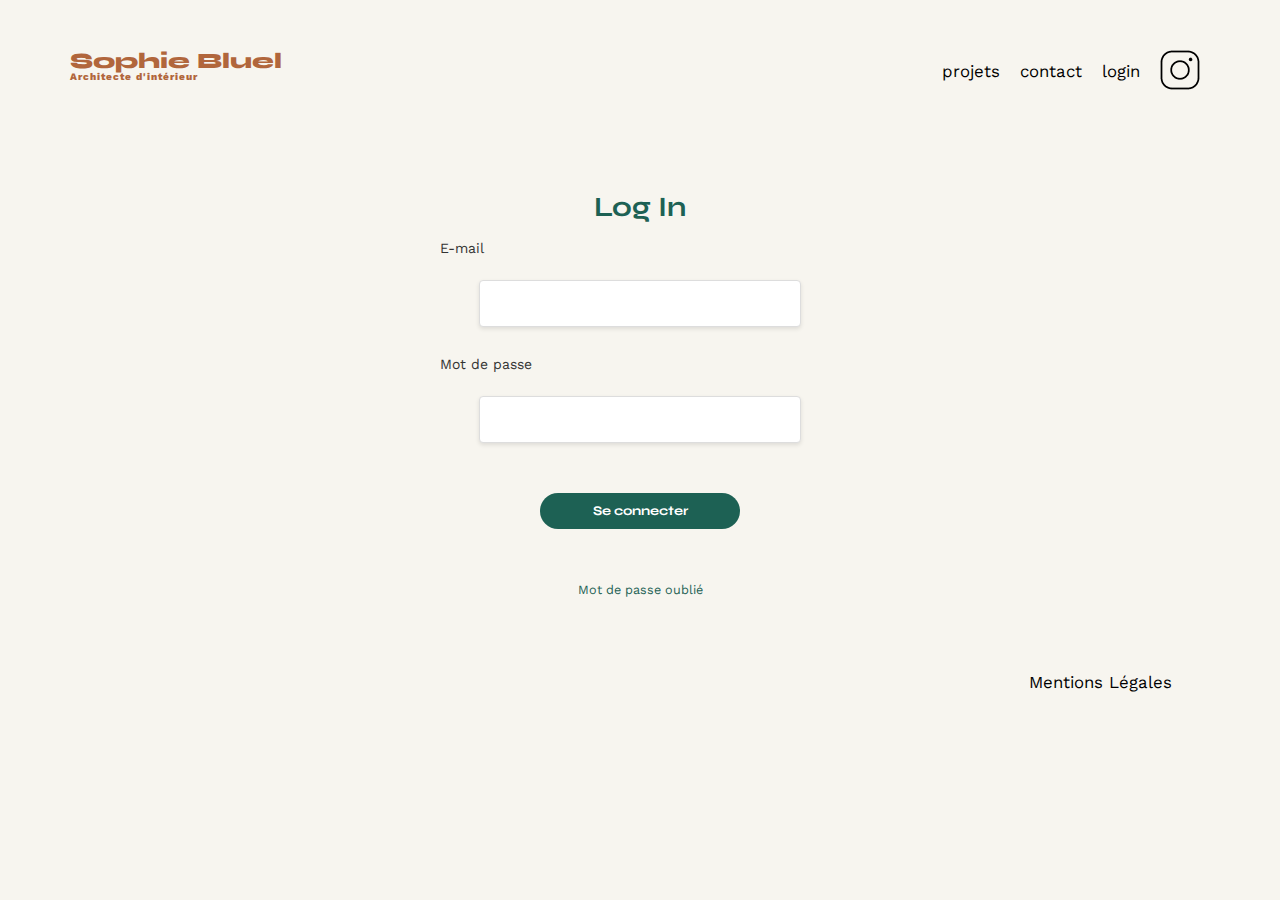
==== FrontEnd/login.html @ edc3af2a "etape 2 et 3" ====
<!DOCTYPE html>
<html lang="fr">
<head>
    <meta charset="UTF-8">
    <title>Login - Sophie Bluel</title>
    <meta name="viewport" content="width=device-width, initial-scale=1.0">
    <link rel="preconnect" href="https://fonts.googleapis.com">
    <link rel="preconnect" href="https://fonts.gstatic.com" crossorigin>
    <link href="https://fonts.googleapis.com/css2?family=Syne:wght@700;800&family=Work+Sans&display=swap" rel="stylesheet">
    <link rel="stylesheet" href="./assets/style.css">
</head>
<body>
<header>
    <h1>Sophie Bluel <span>Architecte d'intérieur</span></h1>
    <nav>
        <ul>
            <li><a href="index.html">projets</a></li>
            <li><a href="#contact">contact</a></li>
            <li><a href="login.html">login</a></li>
            <li><img src="./assets/icons/instagram.png" alt="Instagram"></li>
        </ul>
    </nav>
</header>

<main>
    <section id="login">
        <h2>Log In</h2>
        <form id="loginForm">
            <label for="email">E-mail</label>
            <input type="email" id="email" name="email" required>
            <label for="password">Mot de passe</label>
            <input type="password" id="password" name="password" required>
            <input type="submit" value="Se connecter">
            <a href="#">Mot de passe oublié</a>
        </form>
        <!-- Hata mesajı, ilk başta görünmez durumda -->
        <p id="error-message" style="color: red; display: none;">Informations utilisateur ou mot de passe incorrectes.</p>
    </section>
</main>

<footer>
    <nav>
        <ul>
            <li>Mentions Légales</li>
        </ul>
    </nav>
</footer>
<script src="./assets/js/script-login.js"></script>
</body>
</html>
---- FrontEnd/assets/style.css ----
/* http://meyerweb.com/eric/tools/css/reset/
   v2.0 | 20110126
   License: none (public domain)
*/

html, body, div, span, applet, object, iframe,
h1, h2, h3, h4, h5, h6, p, blockquote, pre,
a, abbr, acronym, address, big, cite, code,
del, dfn, em, img, ins, kbd, q, s, samp,
small, strike, strong, sub, sup, tt, var,
b, u, i, center,
dl, dt, dd, ol, ul, li,
fieldset, form, label, legend,
table, caption, tbody, tfoot, thead, tr, th, td,
article, aside, canvas, details, embed,
figure, figcaption, footer, header, hgroup,
menu, nav, output, ruby, section, summary,
time, mark, audio, video {
	margin: 0;
	padding: 0;
	border: 0;
	font-size: 100%;
	font: inherit;
	vertical-align: baseline;
}
/* HTML5 display-role reset for older browsers */
article, aside, details, figcaption, figure,
footer, header, hgroup, menu, nav, section {
	display: block;
}
body {
	line-height: 1;
	background-color: #F7F5EF; /* Arka plan rengi, tasarıma uygun şekilde ayarlandı */
}
ol, ul {
	list-style: none;
}
blockquote, q {
	quotes: none;
}
blockquote:before, blockquote:after,
q:before, q:after {
	content: '';
	content: none;
}
table {
	border-collapse: collapse;
	border-spacing: 0;
}
/** end reset css**/
body {
	max-width: 1140px;
	margin:auto;
	font-family: 'Work Sans' ;
	font-size: 14px;
}
header {
	display: flex;
	justify-content: space-between;
	margin: 50px 0
}
section {
	margin: 50px 0
}

h1{
	display: flex;
	flex-direction: column;
	font-family: 'Syne';
	font-size: 22px;
	font-weight: 800;
	color: #B1663C
}

h1 > span {
	font-family: 'Work Sans';
	font-size:10px;
	letter-spacing: 0.1em;
;
}

h2{
	font-family: 'Syne';
	font-weight: 700;
	font-size: 30px;
	color: #1D6154
}
nav ul {
	display: flex;
	align-items: center;
	list-style-type: none;
	padding: 0;
    margin: 0;

}
nav li {
	padding: 0 10px;
	font-size: 1.2em;
}

nav a {
    text-decoration: none; /* Alt çizgi kaldırıldı */
    color: black; /* Varsayılan olarak siyah renkte */
    font-weight: normal; /* Varsayılan olarak normal kalınlık */
    transition: font-weight 0.3s; /* Geçiş efekti */
}

nav a:hover {
    color: #B1663C; /* Üzerine gelindiğinde renk değişikliği */
}

nav a:active {
    font-weight: bold; /* Tıklandığında kalın yap */
}

nav a:visited {
    color: black; /* Ziyaret edilen link rengi siyah kalmalı */
}
li:hover {
	color: #B1663C;
}
#introduction {
	display: flex;
	align-items: center;
}
#introduction figure {
	flex: 1
}
#introduction img {
	display: block;
	margin: auto;
	width: 80%;
}

#introduction article {
	flex: 1
}
#introduction h2 {
	margin-bottom: 1em;
}

#introduction p {
	margin-bottom: 0.5em;
}
#portfolio h2 {
	text-align: center;
	margin-bottom: 1em;
}
#login {
    width: 100%;
    max-width: 400px;
    margin: 0 auto;
    padding: 50px 0;
    text-align: center; /* Tüm formu ortalamak için kullanılır */
}

#login h2 {
    font-family: 'Syne', sans-serif;
    font-size: 28px; /* Başlık boyutunu ayarlayın */
    font-weight: 700;
    color: #1D6154; /* Başlık rengi */
    margin-bottom: 20px;
    text-align: center; /* Başlığı ortala */
}

#login form {
    display: flex;
    flex-direction: column;
    gap: 20px;
    align-items: center; /* Form elemanlarını ortala */
}

#login label {
    text-align: left;
    font-size: 1em;
    width: 100%; /* Label genişliğini form genişliğiyle hizala */
    margin-bottom: 5px;
    color: #333; /* Label rengi */
    display: block;
}

#login input[type="email"],
#login input[type="password"] {
    width: 100%;
    max-width: 300px; /* Maksimum genişlik */
    height: 45px;
    font-size: 1em;
    border: 1px solid #ddd;
    padding: 0 10px;
    border-radius: 4px; /* Kenarları hafif yuvarlat */
    margin-bottom: 10px;
    box-shadow: 0 2px 4px rgba(0, 0, 0, 0.1); /* Hafif gölge efekti */
}

#login input[type="submit"] {
    font-family: 'Syne', sans-serif;
    font-weight: 700;
    color: white;
    background-color: #1D6154;
    margin: 20px 0;
    width: 100%;
    max-width: 200px;
    text-align: center;
    padding: 10px 0;
    border: none;
    border-radius: 60px;
    cursor: pointer; /* El işareti yap */
    transition: background-color 0.3s; /* Hover durumları için geçiş efekti */
    align-self: center; /* Butonu ortala */
}

#login input[type="submit"]:hover {
    background-color: #14533E; /* Hover durumunda koyulaşan buton rengi */
}

#login a {
    color: #1D6154;
    font-size: 0.9em;
    text-decoration: none;
    margin-top: 15px;
    align-self: center; /* Linki ortala */
}

#login a:hover {
    text-decoration: underline; /* Hover durumunda alt çizgi ekle */
}
.filter-menu {
    display: flex;
    justify-content: center;
    margin-bottom: 20px;
}

.filter-button {
    background-color: #fff;
    border: 1px solid #1D6154;
    color: #1D6154;
    border-radius: 60px;
    padding: 10px 20px;
    margin: 0 5px;
    font-weight: 700;
    font-size: 16px;
	line-height: 19.2px;
	font-family: 'Syne';
}

.filter-button:hover, .filter-button.active {
    background-color: #1D6154;;
    color: #fff;
}

.filter-button:focus {
    outline: none;
}

.gallery {
	width: 100%;
	display: grid;
	grid-template-columns: 1fr 1fr 1fr;
	grid-column-gap: 20px;
	grid-row-gap: 20px;
}

.gallery img {
	width: 100%;

}
#contact {
	width: 50%;
margin: auto;
}
#contact > * {
	text-align: center;

}
#contact h2{
	margin-bottom: 20px;
}
#contact form {
	text-align: left;
	margin-top:30px;
	display: flex;
	flex-direction: column;
}

#contact input {
	height: 50px;
	font-size: 1.2em;
	border: none;
	box-shadow: 0px 4px 14px rgba(0, 0, 0, 0.09);
}
#contact label {
	margin: 2em 0 1em 0;
}
#contact textarea {
	border: none;
	box-shadow: 0px 4px 14px rgba(0, 0, 0, 0.09);
}

input[type="submit"]{
	font-family: 'Syne';
	font-weight: 700;
	color: white;
	background-color: #1D6154;
	margin : 2em auto ;
	width: 180px;
	text-align: center;
	border-radius: 60px ;
}

footer nav ul {
	display: flex;
	justify-content: flex-end;
	margin: 2em
}
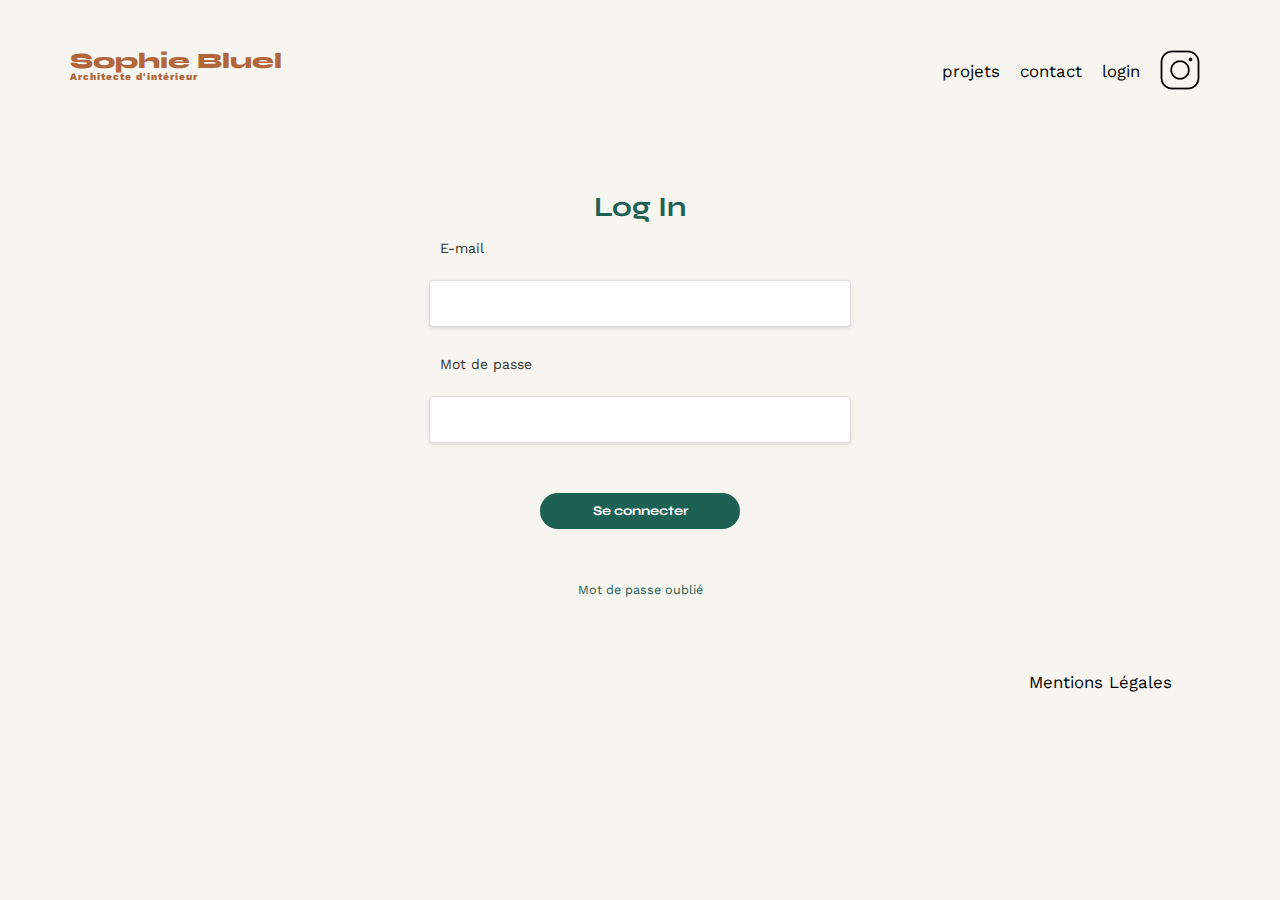
==== commit a2a0f84d: "last commit" ====
--- a/FrontEnd/login.html
+++ b/FrontEnd/login.html
@@ -45,6 +45,6 @@
         </ul>
     </nav>
 </footer>
-<script src="./assets/js/script-login.js"></script>
+<script src="./assets/js/login.js"></script>
 </body>
 </html>
--- a/FrontEnd/assets/style.css
+++ b/FrontEnd/assets/style.css
@@ -30,7 +30,11 @@
 }
 body {
 	line-height: 1;
-	background-color: #F7F5EF; /* Arka plan rengi, tasarıma uygun şekilde ayarlandı */
+	background-color: #F7F5EF; 
+	max-width: 1140px;
+	margin:auto;
+	font-family: 'Work Sans' ;
+	font-size: 14px;
 }
 ol, ul {
 	list-style: none;
@@ -48,12 +52,6 @@
 	border-spacing: 0;
 }
 /** end reset css**/
-body {
-	max-width: 1140px;
-	margin:auto;
-	font-family: 'Work Sans' ;
-	font-size: 14px;
-}
 header {
 	display: flex;
 	justify-content: space-between;
@@ -83,7 +81,9 @@
 	font-family: 'Syne';
 	font-weight: 700;
 	font-size: 30px;
-	color: #1D6154
+	color: #1D6154;
+	display: flex;
+	justify-content: center;
 }
 nav ul {
 	display: flex;
@@ -99,22 +99,22 @@
 }
 
 nav a {
-    text-decoration: none; /* Alt çizgi kaldırıldı */
-    color: black; /* Varsayılan olarak siyah renkte */
-    font-weight: normal; /* Varsayılan olarak normal kalınlık */
-    transition: font-weight 0.3s; /* Geçiş efekti */
+    text-decoration: none;
+    color: black;
+    font-weight: normal; 
+    transition: font-weight 0.3s;
 }
 
 nav a:hover {
-    color: #B1663C; /* Üzerine gelindiğinde renk değişikliği */
+    color: #B1663C;
 }
 
 nav a:active {
-    font-weight: bold; /* Tıklandığında kalın yap */
+    font-weight: bold; 
 }
 
 nav a:visited {
-    color: black; /* Ziyaret edilen link rengi siyah kalmalı */
+    color: black;
 }
 li:hover {
 	color: #B1663C;
@@ -151,45 +151,44 @@
     max-width: 400px;
     margin: 0 auto;
     padding: 50px 0;
-    text-align: center; /* Tüm formu ortalamak için kullanılır */
+    text-align: center; 
 }
 
 #login h2 {
     font-family: 'Syne', sans-serif;
-    font-size: 28px; /* Başlık boyutunu ayarlayın */
+    font-size: 28px; 
     font-weight: 700;
-    color: #1D6154; /* Başlık rengi */
+    color: #1D6154; 
     margin-bottom: 20px;
-    text-align: center; /* Başlığı ortala */
+    text-align: center;
 }
 
 #login form {
     display: flex;
     flex-direction: column;
     gap: 20px;
-    align-items: center; /* Form elemanlarını ortala */
+    align-items: center;
 }
 
 #login label {
     text-align: left;
     font-size: 1em;
-    width: 100%; /* Label genişliğini form genişliğiyle hizala */
+    width: 100%; 
     margin-bottom: 5px;
-    color: #333; /* Label rengi */
+    color: #333; 
     display: block;
 }
 
 #login input[type="email"],
 #login input[type="password"] {
     width: 100%;
-    max-width: 300px; /* Maksimum genişlik */
     height: 45px;
     font-size: 1em;
     border: 1px solid #ddd;
     padding: 0 10px;
-    border-radius: 4px; /* Kenarları hafif yuvarlat */
+    border-radius: 4px; 
     margin-bottom: 10px;
-    box-shadow: 0 2px 4px rgba(0, 0, 0, 0.1); /* Hafif gölge efekti */
+    box-shadow: 0 2px 4px rgba(0, 0, 0, 0.1);
 }
 
 #login input[type="submit"] {
@@ -204,13 +203,13 @@
     padding: 10px 0;
     border: none;
     border-radius: 60px;
-    cursor: pointer; /* El işareti yap */
-    transition: background-color 0.3s; /* Hover durumları için geçiş efekti */
-    align-self: center; /* Butonu ortala */
+    cursor: pointer; 
+    transition: background-color 0.3s;
+    align-self: center;
 }
 
 #login input[type="submit"]:hover {
-    background-color: #14533E; /* Hover durumunda koyulaşan buton rengi */
+    background-color: #14533E;
 }
 
 #login a {
@@ -218,11 +217,11 @@
     font-size: 0.9em;
     text-decoration: none;
     margin-top: 15px;
-    align-self: center; /* Linki ortala */
+    align-self: center; 
 }
 
 #login a:hover {
-    text-decoration: underline; /* Hover durumunda alt çizgi ekle */
+    text-decoration: underline;
 }
 .filter-menu {
     display: flex;
@@ -313,3 +312,335 @@
 	margin: 2em
 }
 
+#gallery-modal {
+    display: none;
+    position: fixed;
+    z-index: 1000;
+    left: 0;
+    top: 0;
+    width: 100%;
+    height: 100%;
+    background-color: rgba(0, 0, 0, 0.5);
+    display: flex;
+    justify-content: center;
+    align-items: center;
+}
+
+.gallery-modal-content {
+    background-color: white;
+    padding: 20px;
+    border-radius: 8px;
+    width: 90%;
+    max-width: 600px;
+    max-height: 80vh;
+    overflow-y: auto;
+    box-shadow: 0 4px 8px rgba(0, 0, 0, 0.2);
+    position: relative;
+}
+
+.gallery {
+    display: flex;
+    flex-wrap: wrap;
+    gap: 10px;
+    justify-content: center;
+}
+
+.gallery figure {
+    margin: 10px;
+    padding: 10px;
+    border-radius: 4px;
+    text-align: left;
+    width: 305px; 
+}
+
+.gallery img {
+    max-width: 100%;
+    height: auto;
+    border-radius: 4px;
+}
+
+.gallery figcaption {
+    margin-top: 10px;
+    font-weight: bold;
+}
+
+.gallery-page, .add-photo-page {
+    display: none; 
+}
+
+.gallery-page.active, .add-photo-page.active {
+    display: block; 
+} 
+
+#edit-projects-btn {
+    display: none;
+	border: 0;
+    background-color: #F7F5EF;
+	padding-left: 40px;
+}
+
+.black-bar {
+    position: fixed;
+    top: 0;
+    left: 0;
+    width: 100%;
+    background-color: black;
+    color: white;
+    text-align: center;
+    padding: 10px 0;
+    z-index: 1000;
+    font-family: 'Syne', sans-serif;
+    font-weight: bold;
+	display: ruby;
+}
+
+.black-bar p {
+    margin: 0;
+    font-size: 16px;
+}
+
+
+dialog {
+    display: block; 
+    width: 90%;
+    max-width: 600px;
+    padding: 20px;
+    border: none;
+    background-color: white;
+    border-radius: 8px;
+    box-shadow: 0 4px 8px rgba(0, 0, 0, 0.2);
+}
+
+dialog::backdrop {
+    background-color: rgba(0, 0, 0, 0.5); 
+}
+
+.modal-gallery {
+    display: flex;
+    flex-wrap: wrap;
+    gap: 10px;
+    justify-content: flex-start;
+	padding-top: 10px;
+	padding-left: 40px;
+    padding-top: 27px;
+}
+
+.modal-gallery figure {
+    width: 80px; 
+    text-align: center;
+}
+
+.modal-gallery img {
+    max-width: 100%;
+    height: 107px;
+    border-radius: 4px;
+}
+
+button.close {
+    background: none;
+    border: none;
+    font-size: 20px;
+    position: absolute;
+    top: 21px;
+    right: 26px;
+    cursor: pointer;
+}
+
+.ajout-photo-page {
+    display: none;
+	height: 576px;
+    width: 557px;
+}
+
+.back-btn {
+    background: none;
+    border: none;
+    font-size: 19px;
+    color: black;
+    cursor: pointer;
+}
+
+.custom-file-upload {
+    display: inline-flex; 
+    align-items: center; 
+    justify-content: center; 
+    font-size: 16px; 
+}
+
+#valider-btn {
+    background-color: #1D6154;
+    color: white;
+    padding: 10px;
+    border: none;
+    cursor: pointer;
+    border-radius: 60px;
+    width: 237px;
+    text-align: center;
+    position: relative;
+    margin-top: 15px;
+}
+
+#valider-btn:disabled {
+        background-color: #A7A7A7;
+        color: linen;
+}
+
+#valider-btn::before{
+    content: '';
+    position: absolute;
+    top: -30px;
+    left: -96px;
+    right: -92px;
+    height: 2px;
+    background-color: #B3B3B3;
+}
+
+#modal {
+    max-height: 80vh;
+    padding: 20px;
+    background-color: white;
+    border-radius: 10px;
+    position: relative;
+	display: flex;
+    flex-flow: column;
+    align-items: center;
+    justify-content: center;
+	width: 565px;
+    height: 581px
+}
+
+.ajouter-photo-btn {
+    background-color:  #1D6154;
+    color: white;
+    border: none;
+    padding: 10px 20px;
+    cursor: pointer;
+    border-radius: 60px;
+    margin-top: 20px;
+    width: 237px;
+    text-align: center;
+	position: relative; 
+}
+
+.ajouter-photo-btn::before {
+    content: '';
+    position: absolute;
+    top: -18px; 
+    left: -103px; 
+    right: 0; 
+    height: 2px; 
+    background-color: #B3B3B3;
+    width: 436px;
+}
+
+.logged-in .filter-menu button {
+    visibility: hidden; 
+    height: 0; 
+    padding: 0;
+    border: none;
+}
+
+.modal-gallery figure figcaption {
+    display: none;
+}
+
+#galerie-title {
+	color: #000000;
+	font-family: Work Sans;
+	font-weight: 400;
+	font-size: 26px;
+	line-height: 31px;
+}
+
+#ajout-photo{
+	color: #000000;
+	font-family: Work Sans;
+	font-weight: 400;
+	font-size: 26px;
+	line-height: 31px;
+	margin-bottom: 20px;
+}
+
+.delete-icon {
+    position: relative; 
+    top: -105px; 
+    right: -52px; 
+    background: none; 
+    border: none;
+    cursor: pointer; 
+    font-size: 13px; 
+    display: block; 
+	color: white;
+}
+
+.delete-container{
+	background-color: #000000;
+	padding: 5px;
+}
+
+#ajout-photo-form {
+    border-radius: 3px; 
+    background-color: #E8F1F6; 
+    text-align: center; 
+	display: flex;
+    flex-direction: column;
+	align-items: center;
+	width: 420px;
+    height: 211px;
+    justify-content: space-around;
+    margin-bottom: 20px;
+}
+
+#file-upload-button {
+    background-color: #E9E9E9; 
+    border: none; 
+    border-radius: 50px;
+    cursor: pointer;
+    margin-bottom: -15px;
+	width: 173px;
+    height: 36px;
+    color: #306685;
+    font-size: 14px;
+}
+
+#type-of-file{
+    font-size: 10px;
+}
+
+.ajout-modal{
+	display: flex;
+	flex-direction: column;
+	align-items: center;
+}
+
+.fa-regular.fa-image.fa-2xl{
+	color: #b9c2cc;
+	margin-top: 40px;
+    font-size: 76px;
+}
+#categorie{
+    width: 420px;
+    margin-bottom: 50px;
+    margin-top: 20px;
+    box-shadow: 0px 4px 14px 0px #00000017;
+    height: 38px;
+    border: none;
+}
+
+#titre{
+    width: 420px;
+    margin-bottom: 20px;
+    margin-top: 20px;
+    box-shadow: 0px 4px 14px 0px #00000017;
+    height: 38px;
+    border: none;
+}
+
+#output {
+    max-width: 100%;
+    max-height: 33%;
+    display: block;
+    border: 1px solid #ccc;
+    position: absolute;
+    z-index: 100; 
+}